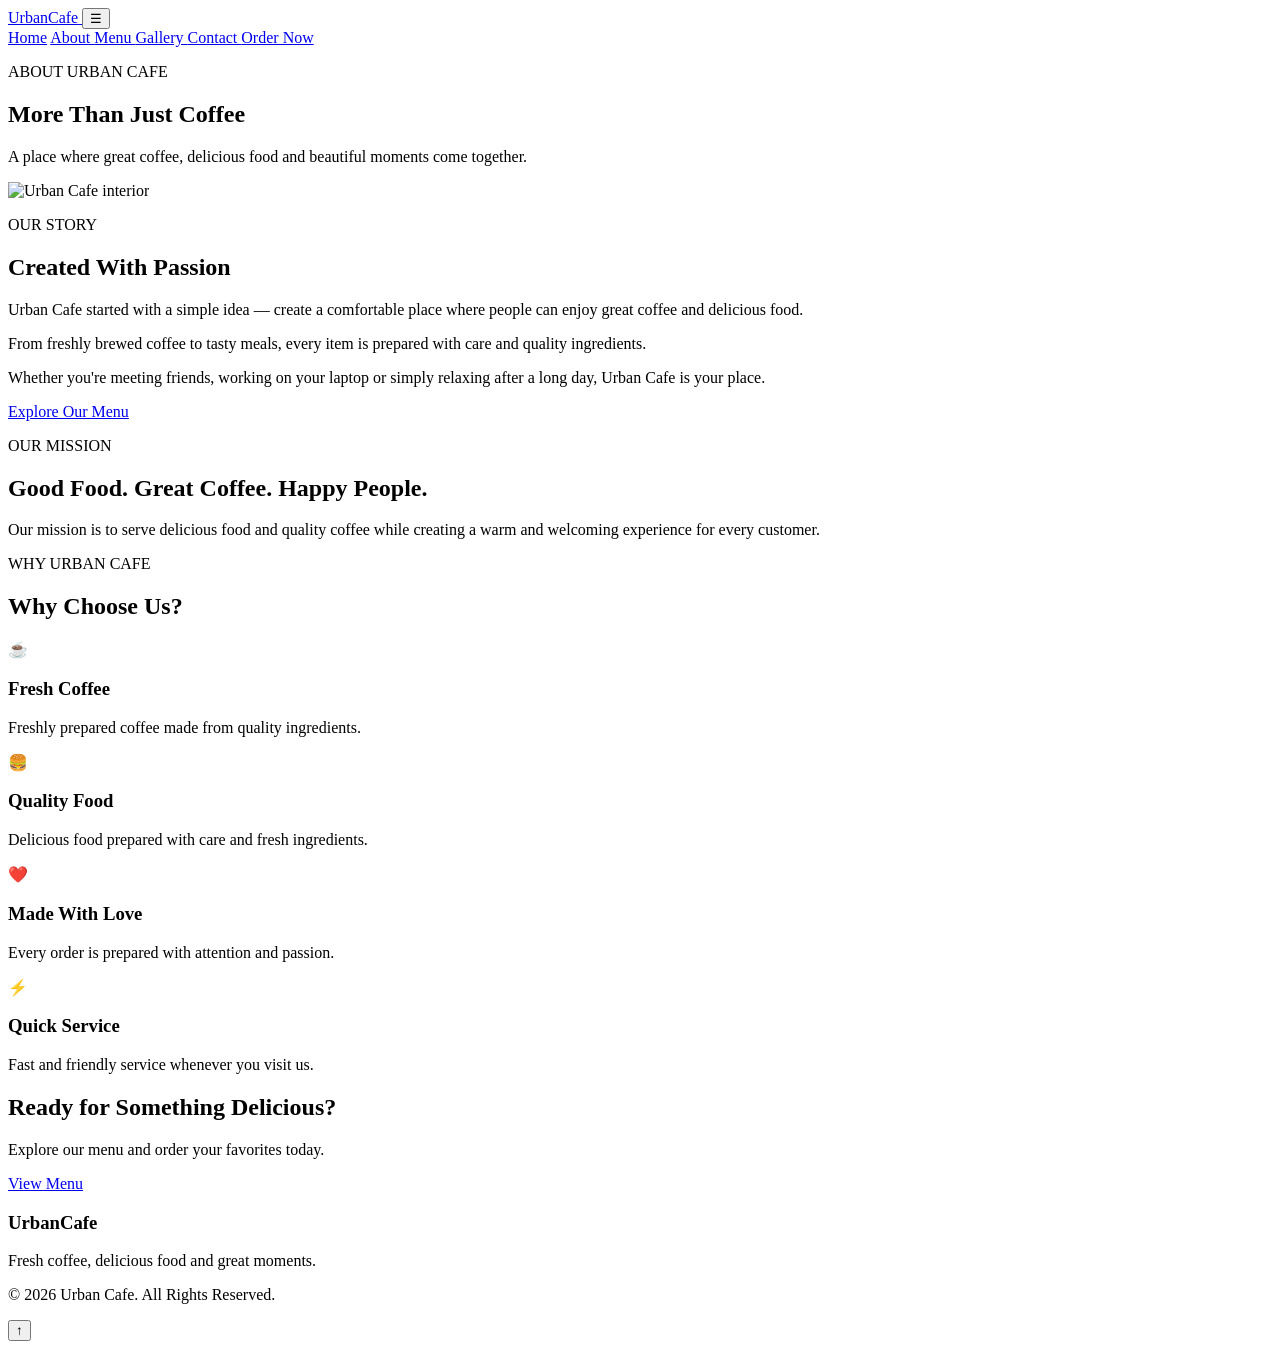
==== about.html @ 661bd41a "Initial Urban Cafe website" ====
<!DOCTYPE html>
<html lang="en">

<head>
    <meta charset="UTF-8">
    <meta name="viewport" content="width=device-width, initial-scale=1.0">

    <title>About Us | Urban Cafe</title>

    <meta name="description"
        content="Learn more about Urban Cafe, our story, our passion for fresh coffee and delicious food.">

    <link rel="stylesheet" href="css/style.css">
</head>

<body>

    <!-- HEADER -->

    <header class="header">

        <div class="container navbar">

            <a href="index.html" class="logo">
                Urban<span>Cafe</span>
            </a>

            <button class="menu-toggle" id="menu-toggle">
    ☰
            </button>

            <nav>

                <a href="index.html">Home</a>

                <a href="about.html" class="active-nav">
                    About
                </a>

                <a href="menu.html">
                    Menu
                </a>

                <a href="gallery.html">
                    Gallery
                </a>

                <a href="contact.html">
                    Contact
                </a>

                <a href="order.html">
                    Order Now
                </a>

            </nav>

        </div>

    </header>


    <!-- ABOUT HERO -->

    <section class="about-hero">

        <div class="container">

            <p class="section-tag">
                ABOUT URBAN CAFE
            </p>

            <h1>
                More Than Just Coffee
            </h1>

            <p>
                A place where great coffee, delicious food
                and beautiful moments come together.
            </p>

        </div>

    </section>


    <!-- OUR STORY -->

    <section class="about-story reveal">

        <div class="container about-story-grid">

            <div class="about-image">

                <img
                    src="images/about-cafe.jpg"
                    alt="Urban Cafe interior">

            </div>


            <div class="about-content">

                <p class="section-tag">
                    OUR STORY
                </p>

                <h2>
                    Created With Passion
                </h2>

                <p>
                    Urban Cafe started with a simple idea —
                    create a comfortable place where people
                    can enjoy great coffee and delicious food.
                </p>

                <p>
                    From freshly brewed coffee to tasty meals,
                    every item is prepared with care and quality
                    ingredients.
                </p>

                <p>
                    Whether you're meeting friends, working on
                    your laptop or simply relaxing after a long
                    day, Urban Cafe is your place.
                </p>

                <a href="menu.html" class="btn primary-btn">
                    Explore Our Menu
                </a>

            </div>

        </div>

    </section>


    <!-- MISSION -->

    <section class="mission-section">

        <div class="container mission-box">

            <p class="section-tag">
                OUR MISSION
            </p>

            <h2>
                Good Food. Great Coffee. Happy People.
            </h2>

            <p>
                Our mission is to serve delicious food and
                quality coffee while creating a warm and
                welcoming experience for every customer.
            </p>

        </div>

    </section>


    <!-- WHY CHOOSE US -->

    <section class="why-section">

        <div class="container">

            <div class="section-heading">

                <p class="section-tag">
                    WHY URBAN CAFE
                </p>

                <h2>
                    Why Choose Us?
                </h2>

            </div>


            <div class="features-grid">

                <div class="feature-card">

                    <div class="feature-icon">
                        ☕
                    </div>

                    <h3>
                        Fresh Coffee
                    </h3>

                    <p>
                        Freshly prepared coffee made
                        from quality ingredients.
                    </p>

                </div>


                <div class="feature-card reveal">

                    <div class="feature-icon">
                        🍔
                    </div>

                    <h3>
                        Quality Food
                    </h3>

                    <p>
                        Delicious food prepared with
                        care and fresh ingredients.
                    </p>

                </div>


                <div class="feature-card reveal">

                    <div class="feature-icon">
                        ❤️
                    </div>

                    <h3>
                        Made With Love
                    </h3>

                    <p>
                        Every order is prepared with
                        attention and passion.
                    </p>

                </div>


                <div class="feature-card">

                    <div class="feature-icon">
                        ⚡
                    </div>

                    <h3>
                        Quick Service
                    </h3>

                    <p>
                        Fast and friendly service
                        whenever you visit us.
                    </p>

                </div>

            </div>

        </div>

    </section>


    <!-- CTA -->

    <section class="cta-section">

        <div class="container">

            <h2>
                Ready for Something Delicious?
            </h2>

            <p>
                Explore our menu and order your favorites today.
            </p>

            <a href="menu.html" class="btn primary-btn">
                View Menu
            </a>

        </div>

    </section>


    <!-- FOOTER -->

    <footer class="footer">

        <div class="container">

            <h3>
                UrbanCafe
            </h3>

            <p>
                Fresh coffee, delicious food and great moments.
            </p>

            <p>
                © 2026 Urban Cafe. All Rights Reserved.
            </p>

        </div>

    </footer>

    <button id="back-to-top" aria-label="Back to top">
    ↑
</button>

<script src="js/main.js"></script>



</body>

</html>
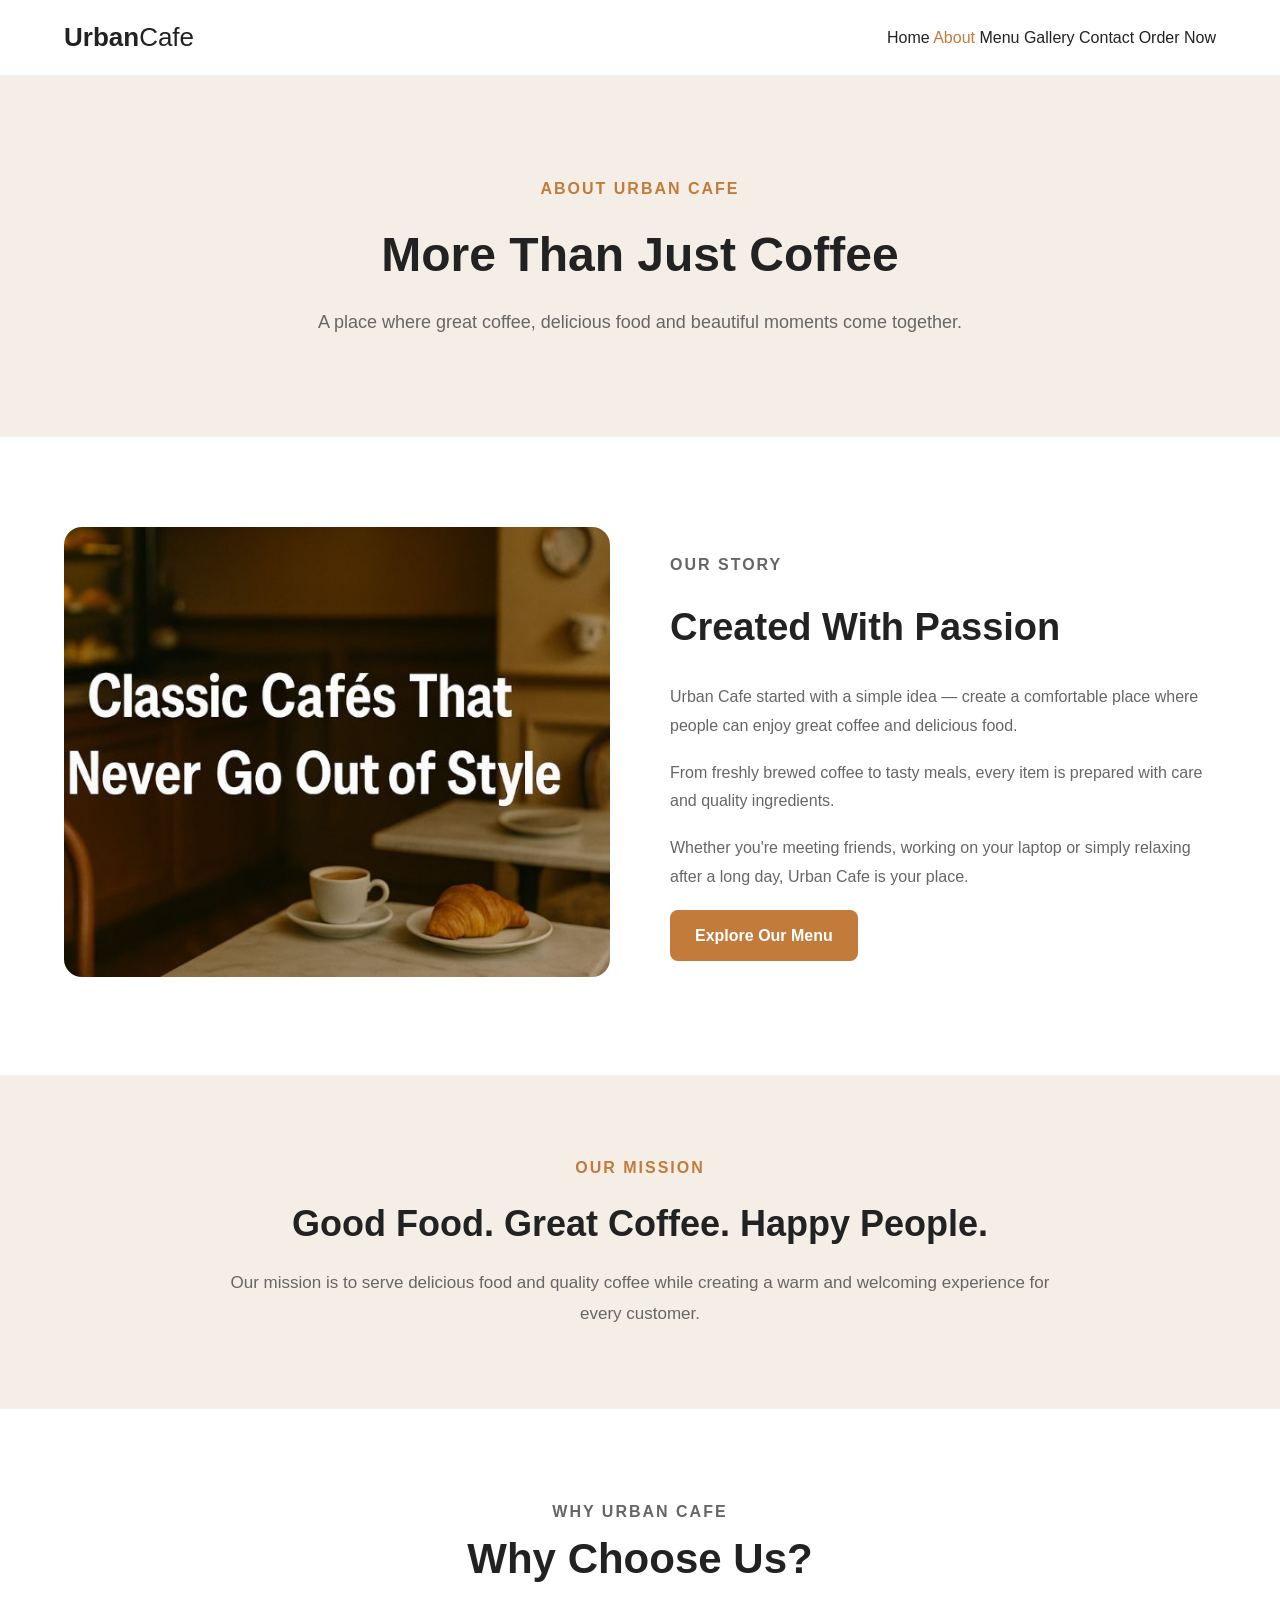
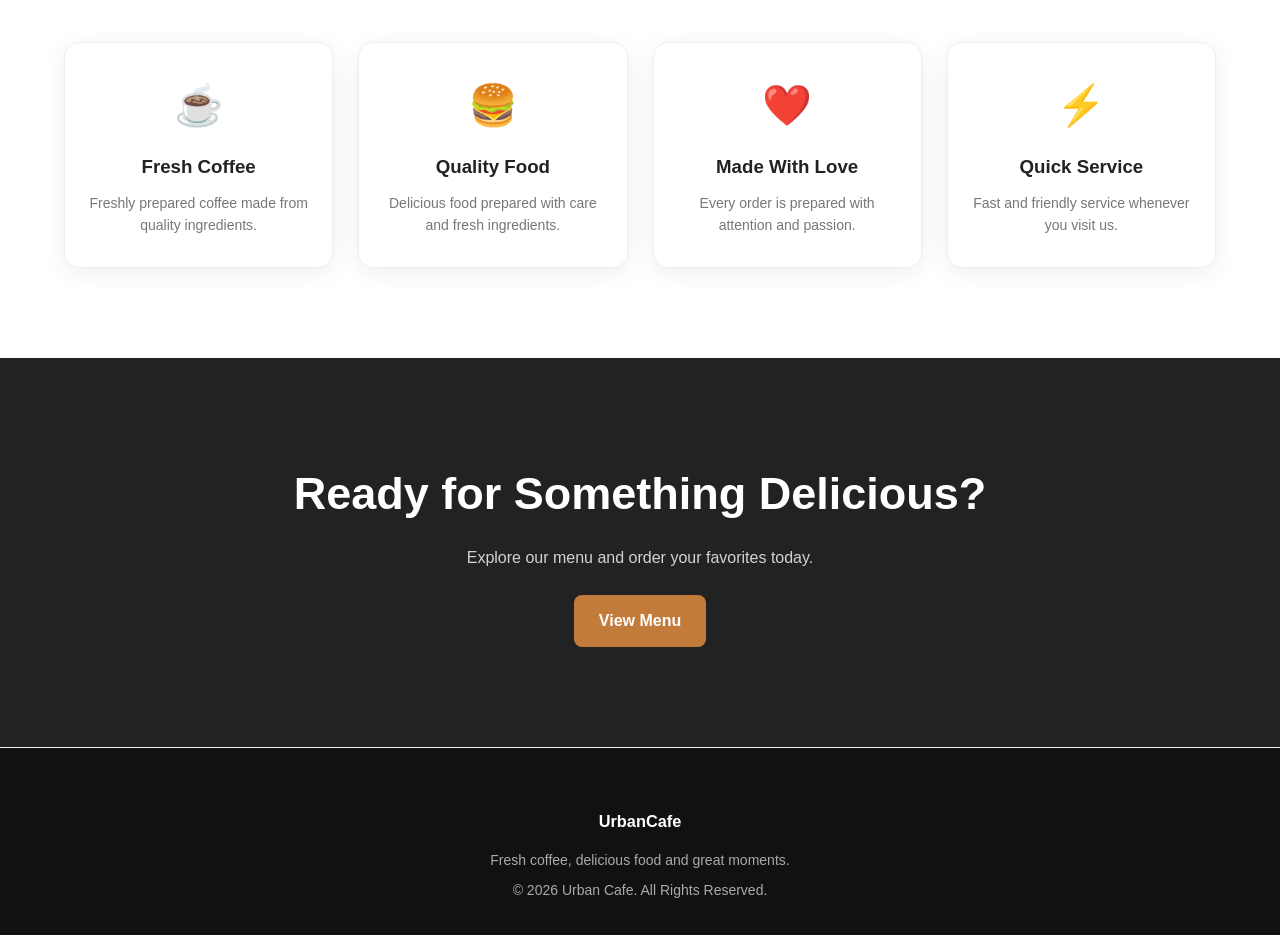
==== commit 36664a69: "Fix CSS and image paths" ====
--- a/about.html
+++ b/about.html
@@ -10,7 +10,7 @@
     <meta name="description"
         content="Learn more about Urban Cafe, our story, our passion for fresh coffee and delicious food.">
 
-    <link rel="stylesheet" href="css/style.css">
+    <link rel="stylesheet" href="CSS/style.css">
 </head>
 
 <body>
@@ -93,7 +93,7 @@
             <div class="about-image">
 
                 <img
-                    src="images/about-cafe.jpg"
+                    src="Images/about-cafe.jpg"
                     alt="Urban Cafe interior">
 
             </div>
--- a/CSS/style.css
+++ b/CSS/style.css
@@ -0,0 +1,1897 @@
+/* =========================
+   RESET
+========================= */
+
+* {
+    margin: 0;
+    padding: 0;
+    box-sizing: border-box;
+}
+
+html {
+    scroll-behavior: smooth;
+}
+
+body {
+    font-family: Arial, sans-serif;
+    background: #fff;
+    color: #222;
+    line-height: 1.6;
+}
+
+a {
+    text-decoration: none;
+    color: inherit;
+}
+
+
+/* =========================
+   CONTAINER
+========================= */
+
+.container {
+    width: 90%;
+    max-width: 1200px;
+    margin: auto;
+}
+
+
+/* =========================
+   HEADER
+========================= */
+
+.header {
+    width: 100%;
+    background: #ffffff;
+    border-bottom: 1px solid #eeeeee;
+}
+
+.navbar {
+    min-height: 75px;
+
+    display: flex;
+    align-items: center;
+    justify-content: space-between;
+    gap: 30px;
+}
+
+
+/* LOGO */
+
+.logo {
+    font-size: 26px;
+    font-weight: 700;
+}
+
+.logo span {
+    font-weight: 400;
+}
+
+
+/* NAVIGATION */
+
+.nav {
+    display: flex;
+    gap: 25px;
+}
+
+.nav a {
+    font-size: 15px;
+    transition: 0.3s;
+}
+
+.nav a:hover {
+    opacity: 0.6;
+}
+
+
+/* ORDER BUTTON */
+
+.order-btn {
+    padding: 10px 20px;
+    border: 1px solid #222;
+    border-radius: 5px;
+
+    font-size: 14px;
+    font-weight: 600;
+
+    transition: 0.3s;
+}
+
+.order-btn:hover {
+    background: #222;
+    color: #fff;
+}
+
+
+/* =========================
+   HERO
+========================= */
+
+.hero {
+    min-height: 650px;
+
+    display: flex;
+    align-items: center;
+
+    background:
+        linear-gradient(
+            rgba(0, 0, 0, 0.45),
+            rgba(0, 0, 0, 0.45)
+        ),
+        url("../images/hero.jpg");
+
+    background-size: cover;
+    background-position: center;
+}
+
+.hero-content {
+    color: #fff;
+}
+
+.hero-text {
+    max-width: 650px;
+}
+
+.subtitle {
+    font-size: 14px;
+    letter-spacing: 3px;
+    margin-bottom: 15px;
+}
+
+.hero h1 {
+    font-size: 60px;
+    line-height: 1.1;
+    margin-bottom: 20px;
+}
+
+.hero p {
+    font-size: 18px;
+    max-width: 550px;
+}
+
+
+/* HERO BUTTONS */
+
+.hero-buttons {
+    margin-top: 30px;
+
+    display: flex;
+    gap: 15px;
+}
+
+.primary-btn,
+.secondary-btn {
+    display: inline-block;
+
+    padding: 13px 25px;
+
+    border-radius: 5px;
+
+    font-weight: 600;
+
+    transition: 0.3s;
+}
+
+.primary-btn {
+    background: #fff;
+    color: #222;
+}
+
+.secondary-btn {
+    border: 1px solid #fff;
+    color: #fff;
+}
+
+.primary-btn:hover {
+    opacity: 0.8;
+}
+
+.secondary-btn:hover {
+    background: #fff;
+    color: #222;
+}
+
+
+/* =========================
+   FOOTER
+========================= */
+
+.footer {
+    padding: 25px 0;
+
+    text-align: center;
+
+    border-top: 1px solid #eeeeee;
+
+    font-size: 14px;
+}
+
+
+/* =========================
+   MOBILE
+========================= */
+
+@media (max-width: 768px) {
+
+    .navbar {
+        flex-wrap: wrap;
+        padding: 15px 0;
+    }
+
+    .nav {
+        order: 3;
+        width: 100%;
+
+        justify-content: center;
+
+        gap: 15px;
+
+        flex-wrap: wrap;
+    }
+
+    .hero {
+        min-height: 550px;
+    }
+
+    .hero h1 {
+        font-size: 42px;
+    }
+
+    .hero p {
+        font-size: 16px;
+    }
+
+    .hero-buttons {
+        flex-direction: column;
+        align-items: flex-start;
+    }
+
+}
+
+/* =========================
+   GENERAL SECTIONS
+========================= */
+
+.section {
+    padding: 90px 0;
+}
+
+.section-heading {
+    text-align: center;
+    max-width: 650px;
+    margin: 0 auto 50px;
+}
+
+.section-subtitle {
+    font-size: 13px;
+    letter-spacing: 3px;
+    font-weight: 700;
+    margin-bottom: 10px;
+}
+
+.section-heading h2 {
+    font-size: 42px;
+    margin-bottom: 15px;
+}
+
+.section-heading p {
+    color: #666;
+}
+
+
+/* =========================
+   PRODUCTS
+========================= */
+
+.product-grid {
+    display: grid;
+
+    grid-template-columns: repeat(3, 1fr);
+
+    gap: 30px;
+}
+
+.product-card {
+    background: #fff;
+
+    border: 1px solid #eee;
+
+    border-radius: 10px;
+
+    overflow: hidden;
+
+    transition: 0.3s;
+}
+
+.product-card:hover {
+    transform: translateY(-5px);
+
+    box-shadow: 0 15px 35px rgba(0, 0, 0, 0.08);
+}
+
+.product-image {
+    height: 230px;
+
+    overflow: hidden;
+}
+
+.product-image img {
+    width: 100%;
+    height: 100%;
+
+    object-fit: cover;
+
+    transition: 0.4s;
+}
+
+.product-card:hover img {
+    transform: scale(1.05);
+}
+
+.product-content {
+    padding: 25px;
+}
+
+.product-content h3 {
+    margin-bottom: 10px;
+    font-size: 21px;
+}
+
+.product-content p {
+    color: #666;
+    font-size: 14px;
+}
+
+.product-bottom {
+    display: flex;
+
+    justify-content: space-between;
+
+    align-items: center;
+
+    margin-top: 20px;
+}
+
+.product-bottom strong {
+    font-size: 20px;
+}
+
+.product-bottom a {
+    font-weight: 600;
+}
+
+
+/* =========================
+   BUTTON
+========================= */
+
+.center-button {
+    text-align: center;
+
+    margin-top: 45px;
+}
+
+.primary-dark-btn {
+    display: inline-block;
+
+    background: #222;
+
+    color: #fff;
+
+    padding: 13px 25px;
+
+    border-radius: 5px;
+
+    font-weight: 600;
+
+    transition: 0.3s;
+}
+
+.primary-dark-btn:hover {
+    opacity: 0.8;
+}
+
+
+/* =========================
+   ABOUT
+========================= */
+
+.about-section {
+    padding: 90px 0;
+
+    background: #f7f7f7;
+}
+
+.about-grid {
+    display: grid;
+
+    grid-template-columns: 1fr 1fr;
+
+    gap: 60px;
+
+    align-items: center;
+}
+
+.about-image img {
+    width: 100%;
+
+    height: 500px;
+
+    object-fit: cover;
+
+    border-radius: 10px;
+}
+
+.about-content h2 {
+    font-size: 42px;
+
+    margin-bottom: 20px;
+}
+
+.about-content p {
+    color: #666;
+
+    margin-bottom: 20px;
+}
+
+
+/* =========================
+   FEATURES
+========================= */
+
+.features-grid {
+    display: grid;
+
+    grid-template-columns: repeat(4, 1fr);
+
+    gap: 25px;
+}
+
+.feature-card {
+    text-align: center;
+
+    padding: 35px 20px;
+
+    border: 1px solid #eee;
+
+    border-radius: 10px;
+
+    transition: 0.3s;
+}
+
+.feature-card:hover {
+    transform: translateY(-5px);
+
+    box-shadow: 0 10px 30px rgba(0, 0, 0, 0.06);
+}
+
+.feature-icon {
+    font-size: 35px;
+
+    margin-bottom: 15px;
+}
+
+.feature-card h3 {
+    margin-bottom: 10px;
+}
+
+.feature-card p {
+    color: #666;
+
+    font-size: 14px;
+}
+
+
+/* =========================
+   TESTIMONIALS
+========================= */
+
+.testimonial-section {
+    padding: 90px 0;
+
+    background: #f7f7f7;
+}
+
+.testimonial-grid {
+    display: grid;
+
+    grid-template-columns: repeat(3, 1fr);
+
+    gap: 30px;
+}
+
+.testimonial-card {
+    background: #fff;
+
+    padding: 30px;
+
+    border-radius: 10px;
+
+    border: 1px solid #eee;
+}
+
+.stars {
+    margin-bottom: 15px;
+
+    letter-spacing: 3px;
+}
+
+.testimonial-card p {
+    color: #555;
+
+    font-style: italic;
+
+    margin-bottom: 20px;
+}
+
+.testimonial-card h4 {
+    font-size: 15px;
+}
+
+
+/* =========================
+   CTA
+========================= */
+
+.cta-section {
+    padding: 100px 20px;
+
+    text-align: center;
+
+    background: #222;
+
+    color: #fff;
+}
+
+.cta-content {
+    max-width: 700px;
+}
+
+.cta-section h2 {
+    font-size: 45px;
+
+    margin-bottom: 15px;
+}
+
+.cta-section p {
+    margin-bottom: 25px;
+
+    opacity: 0.8;
+}
+
+
+/* =========================
+   FOOTER
+========================= */
+
+.footer {
+    padding-top: 60px;
+
+    background: #111;
+
+    color: #fff;
+}
+
+.footer-grid {
+    display: grid;
+
+    grid-template-columns: 2fr 1fr 1fr;
+
+    gap: 50px;
+
+    padding-bottom: 50px;
+}
+
+.footer .logo {
+    display: inline-block;
+
+    margin-bottom: 15px;
+}
+
+.footer p {
+    color: #aaa;
+
+    margin-bottom: 8px;
+
+    font-size: 14px;
+}
+
+.footer h3 {
+    margin-bottom: 15px;
+}
+
+.footer-grid > div > a:not(.logo) {
+    display: block;
+
+    color: #aaa;
+
+    margin-bottom: 8px;
+
+    font-size: 14px;
+}
+
+.footer-bottom {
+    padding: 20px;
+
+    text-align: center;
+
+    border-top: 1px solid #333;
+}
+
+
+/* =========================
+   RESPONSIVE
+========================= */
+
+@media (max-width: 900px) {
+
+    .product-grid {
+        grid-template-columns: repeat(2, 1fr);
+    }
+
+    .features-grid {
+        grid-template-columns: repeat(2, 1fr);
+    }
+
+    .about-grid {
+        grid-template-columns: 1fr;
+    }
+
+    .testimonial-grid {
+        grid-template-columns: 1fr;
+    }
+
+    .footer-grid {
+        grid-template-columns: 1fr 1fr;
+    }
+
+}
+
+
+@media (max-width: 600px) {
+
+    .section {
+        padding: 65px 0;
+    }
+
+    .section-heading h2 {
+        font-size: 32px;
+    }
+
+    .product-grid {
+        grid-template-columns: 1fr;
+    }
+
+    .features-grid {
+        grid-template-columns: 1fr;
+    }
+
+    .about-image img {
+        height: 350px;
+    }
+
+    .about-content h2 {
+        font-size: 32px;
+    }
+
+    .cta-section h2 {
+        font-size: 32px;
+    }
+
+    .footer-grid {
+        grid-template-columns: 1fr;
+    }
+
+}
+
+/* =========================
+   MENU PAGE
+========================= */
+
+.menu-section {
+    padding: 90px 0;
+    background: #fafafa;
+}
+
+
+/* CATEGORY BUTTONS */
+
+.category-buttons {
+    display: flex;
+
+    justify-content: center;
+
+    flex-wrap: wrap;
+
+    gap: 12px;
+
+    margin-bottom: 50px;
+}
+
+.category-btn {
+    padding: 11px 22px;
+
+    border: 1px solid #ddd;
+
+    background: #fff;
+
+    border-radius: 5px;
+
+    cursor: pointer;
+
+    font-size: 14px;
+
+    transition: 0.3s;
+}
+
+.category-btn:hover,
+.category-btn.active {
+    background: #222;
+
+    color: #fff;
+
+    border-color: #222;
+}
+
+
+/* MENU GRID */
+
+.menu-grid {
+    display: grid;
+
+    grid-template-columns:
+        repeat(4, 1fr);
+
+    gap: 25px;
+}
+
+
+/* MENU CARD */
+
+.menu-card {
+    background: #fff;
+
+    border: 1px solid #eee;
+
+    border-radius: 10px;
+
+    overflow: hidden;
+
+    transition: 0.3s;
+}
+
+.menu-card:hover {
+    transform: translateY(-5px);
+
+    box-shadow:
+        0 15px 35px
+        rgba(0, 0, 0, 0.08);
+}
+
+.menu-card img {
+    width: 100%;
+
+    height: 220px;
+
+    object-fit: cover;
+}
+
+.menu-card-content {
+    padding: 20px;
+}
+
+.menu-card-content h3 {
+    margin-bottom: 8px;
+}
+
+.menu-card-content p {
+    color: #666;
+
+    font-size: 14px;
+
+    min-height: 45px;
+}
+
+
+/* PRICE */
+
+.menu-price {
+    display: flex;
+
+    align-items: center;
+
+    justify-content: space-between;
+
+    margin-top: 20px;
+}
+
+.menu-price strong {
+    font-size: 19px;
+}
+
+
+/* ADD CART */
+
+.add-cart {
+    border: none;
+
+    background: #222;
+
+    color: #fff;
+
+    padding: 9px 15px;
+
+    border-radius: 5px;
+
+    cursor: pointer;
+
+    transition: 0.3s;
+}
+
+.add-cart:hover {
+    opacity: 0.75;
+}
+
+
+/* =========================
+   CART
+========================= */
+
+.cart-summary {
+    max-width: 700px;
+
+    margin: 70px auto 0;
+
+    padding: 30px;
+
+    background: #fff;
+
+    border: 1px solid #eee;
+
+    border-radius: 10px;
+}
+
+.cart-summary h2 {
+    margin-bottom: 25px;
+}
+
+#cart-items {
+    border-top: 1px solid #eee;
+
+    border-bottom: 1px solid #eee;
+
+    padding: 15px 0;
+
+    margin-bottom: 20px;
+}
+
+.cart-item {
+    display: flex;
+
+    align-items: center;
+
+    justify-content: space-between;
+
+    gap: 15px;
+
+    padding: 12px 0;
+
+    border-bottom: 1px solid #eee;
+}
+
+.cart-item:last-child {
+    border-bottom: none;
+}
+
+.cart-item-info {
+    flex: 1;
+}
+
+.cart-item-info h4 {
+    margin-bottom: 4px;
+}
+
+.cart-item-info p {
+    color: #666;
+
+    font-size: 13px;
+}
+
+.cart-controls {
+    display: flex;
+
+    align-items: center;
+
+    gap: 8px;
+}
+
+.cart-controls button {
+    width: 30px;
+
+    height: 30px;
+
+    border: 1px solid #ddd;
+
+    background: #fff;
+
+    cursor: pointer;
+
+    border-radius: 4px;
+}
+
+.remove-item {
+    color: #c00;
+
+    border: none !important;
+
+    background: transparent !important;
+}
+
+
+/* TOTAL */
+
+.cart-total {
+    display: flex;
+
+    justify-content: space-between;
+
+    font-size: 20px;
+
+    margin-bottom: 20px;
+}
+
+
+/* CART BUTTONS */
+
+.clear-cart-btn,
+.checkout-btn {
+    display: inline-block;
+
+    padding: 11px 20px;
+
+    border-radius: 5px;
+
+    cursor: pointer;
+
+    font-weight: 600;
+}
+
+.clear-cart-btn {
+    border: 1px solid #ddd;
+
+    background: #fff;
+}
+
+.checkout-btn {
+    background: #222;
+
+    color: #fff;
+
+    margin-left: 10px;
+}
+
+
+/* CART COUNT */
+
+#cart-count {
+    display: inline-flex;
+
+    justify-content: center;
+
+    align-items: center;
+
+    min-width: 20px;
+
+    height: 20px;
+
+    padding: 0 5px;
+
+    margin-left: 4px;
+
+    background: #222;
+
+    color: #fff;
+
+    border-radius: 50%;
+
+    font-size: 11px;
+}
+
+
+/* MOBILE */
+
+@media (max-width: 1000px) {
+
+    .menu-grid {
+        grid-template-columns:
+            repeat(2, 1fr);
+    }
+
+}
+
+
+@media (max-width: 600px) {
+
+    .menu-grid {
+        grid-template-columns: 1fr;
+    }
+
+    .cart-summary {
+        padding: 20px;
+    }
+
+    .cart-item {
+        flex-wrap: wrap;
+    }
+
+    .checkout-btn {
+        margin-left: 0;
+
+        margin-top: 10px;
+    }
+
+}
+
+/* =========================
+   ORDER PAGE
+========================= */
+
+.order-section {
+    padding: 80px 0;
+    background: #fafafa;
+    min-height: 70vh;
+}
+
+.section-heading {
+    text-align: center;
+    margin-bottom: 50px;
+}
+
+.section-heading h1 {
+    font-size: 42px;
+    margin: 10px 0;
+}
+
+.section-tag {
+    color: #c27b3a;
+    font-weight: 700;
+    letter-spacing: 2px;
+}
+
+.order-layout {
+    display: grid;
+    grid-template-columns: 1fr 1fr;
+    gap: 30px;
+}
+
+.order-form-box,
+.order-summary {
+    background: white;
+    padding: 30px;
+    border-radius: 15px;
+    box-shadow: 0 5px 25px rgba(0,0,0,0.08);
+}
+
+.order-form-box h2,
+.order-summary h2 {
+    margin-bottom: 25px;
+}
+
+.form-group {
+    margin-bottom: 20px;
+}
+
+.form-group label {
+    display: block;
+    margin-bottom: 8px;
+    font-weight: 600;
+}
+
+.form-group input,
+.form-group textarea,
+.form-group select {
+    width: 100%;
+    padding: 13px;
+    border: 1px solid #ddd;
+    border-radius: 8px;
+    font-size: 15px;
+    outline: none;
+}
+
+.form-group input:focus,
+.form-group textarea:focus,
+.form-group select:focus {
+    border-color: #c27b3a;
+}
+
+.order-item {
+    display: flex;
+    justify-content: space-between;
+    align-items: center;
+    padding: 15px 0;
+    border-bottom: 1px solid #eee;
+}
+
+.order-item p {
+    margin-top: 5px;
+    color: #777;
+    font-size: 14px;
+}
+
+.order-total {
+    display: flex;
+    justify-content: space-between;
+    font-size: 20px;
+    margin: 25px 0;
+    padding-top: 20px;
+    border-top: 2px solid #eee;
+}
+
+.empty-order {
+    text-align: center;
+    padding: 30px;
+    color: #777;
+}
+
+.active-nav {
+    color: #c27b3a !important;
+}
+
+
+/* Mobile */
+
+@media (max-width: 768px) {
+
+    .order-layout {
+        grid-template-columns: 1fr;
+    }
+
+    .section-heading h1 {
+        font-size: 32px;
+    }
+
+    .order-form-box,
+    .order-summary {
+        padding: 20px;
+    }
+
+}
+
+/* =========================
+   ABOUT PAGE
+========================= */
+
+.about-hero {
+    padding: 100px 20px;
+    text-align: center;
+    background: #f5eee7;
+}
+
+.about-hero h1 {
+    font-size: 48px;
+    margin: 15px 0;
+}
+
+.about-hero p:not(.section-tag) {
+    max-width: 650px;
+    margin: auto;
+    font-size: 18px;
+    color: #666;
+}
+
+
+/* OUR STORY */
+
+.about-story {
+    padding: 90px 0;
+}
+
+.about-story-grid {
+    display: grid;
+    grid-template-columns: 1fr 1fr;
+    gap: 60px;
+    align-items: center;
+}
+
+.about-image img {
+    width: 100%;
+    height: 450px;
+    object-fit: cover;
+    border-radius: 18px;
+}
+
+.about-content h2 {
+    font-size: 38px;
+    margin: 10px 0 25px;
+}
+
+.about-content p {
+    color: #666;
+    line-height: 1.8;
+    margin-bottom: 18px;
+}
+
+
+/* MISSION */
+
+.mission-section {
+    padding: 80px 20px;
+    background: #f5eee7;
+}
+
+.mission-box {
+    max-width: 850px;
+    text-align: center;
+}
+
+.mission-box h2 {
+    font-size: 36px;
+    margin: 15px 0;
+}
+
+.mission-box p:last-child {
+    color: #666;
+    line-height: 1.8;
+    font-size: 17px;
+}
+
+
+/* WHY CHOOSE US */
+
+.why-section {
+    padding: 90px 0;
+}
+
+.features-grid {
+    display: grid;
+    grid-template-columns: repeat(4, 1fr);
+    gap: 25px;
+}
+
+.feature-card {
+    padding: 30px 20px;
+    background: #fff;
+    text-align: center;
+    border-radius: 15px;
+    box-shadow: 0 5px 25px rgba(0, 0, 0, 0.07);
+    transition: 0.3s;
+}
+
+.feature-card:hover {
+    transform: translateY(-8px);
+}
+
+.feature-icon {
+    font-size: 40px;
+    margin-bottom: 15px;
+}
+
+.feature-card h3 {
+    margin-bottom: 10px;
+}
+
+.feature-card p {
+    color: #777;
+    line-height: 1.6;
+}
+
+
+/* MOBILE */
+
+@media (max-width: 900px) {
+
+    .about-story-grid {
+        grid-template-columns: 1fr;
+        gap: 35px;
+    }
+
+    .features-grid {
+        grid-template-columns: repeat(2, 1fr);
+    }
+
+    .about-hero h1 {
+        font-size: 38px;
+    }
+
+}
+
+
+@media (max-width: 600px) {
+
+    .features-grid {
+        grid-template-columns: 1fr;
+    }
+
+    .about-image img {
+        height: 300px;
+    }
+
+    .about-content h2 {
+        font-size: 30px;
+    }
+
+    .mission-box h2 {
+        font-size: 28px;
+    }
+
+}
+
+/* =========================
+   GALLERY PAGE
+========================= */
+
+.gallery-hero {
+    padding: 100px 20px;
+    text-align: center;
+    background: #f5eee7;
+}
+
+.gallery-hero h1 {
+    font-size: 48px;
+    margin: 15px 0;
+}
+
+.gallery-hero p:not(.section-tag) {
+    color: #666;
+    font-size: 18px;
+}
+
+
+/* GALLERY SECTION */
+
+.gallery-section {
+    padding: 80px 0;
+}
+
+
+/* FILTER BUTTONS */
+
+.gallery-filters {
+    display: flex;
+    justify-content: center;
+    gap: 12px;
+    margin-bottom: 40px;
+    flex-wrap: wrap;
+}
+
+.gallery-filter {
+    border: none;
+    padding: 11px 22px;
+    border-radius: 30px;
+    background: #eee;
+    cursor: pointer;
+    font-size: 15px;
+    transition: 0.3s;
+}
+
+.gallery-filter:hover {
+    transform: translateY(-2px);
+}
+
+.gallery-filter.active {
+    background: #c27b3a;
+    color: white;
+}
+
+
+/* IMAGE GRID */
+
+.gallery-grid {
+    display: grid;
+    grid-template-columns: repeat(3, 1fr);
+    gap: 20px;
+}
+
+.gallery-item {
+    position: relative;
+    height: 300px;
+    overflow: hidden;
+    border-radius: 15px;
+    cursor: pointer;
+}
+
+.gallery-item img {
+    width: 100%;
+    height: 100%;
+    object-fit: cover;
+    transition: transform 0.5s ease;
+}
+
+.gallery-item:hover img {
+    transform: scale(1.08);
+}
+
+
+/* OVERLAY */
+
+.gallery-overlay {
+    position: absolute;
+    left: 0;
+    right: 0;
+    bottom: 0;
+
+    padding: 25px 20px;
+
+    background: linear-gradient(
+        transparent,
+        rgba(0, 0, 0, 0.8)
+    );
+
+    color: white;
+
+    transform: translateY(10px);
+    opacity: 0;
+
+    transition: 0.3s;
+}
+
+.gallery-item:hover .gallery-overlay {
+    transform: translateY(0);
+    opacity: 1;
+}
+
+.gallery-overlay h3 {
+    margin-bottom: 5px;
+}
+
+.gallery-overlay p {
+    font-size: 14px;
+}
+
+
+/* RESPONSIVE */
+
+@media (max-width: 900px) {
+
+    .gallery-grid {
+        grid-template-columns: repeat(2, 1fr);
+    }
+
+    .gallery-hero h1 {
+        font-size: 38px;
+    }
+
+}
+
+
+@media (max-width: 600px) {
+
+    .gallery-grid {
+        grid-template-columns: 1fr;
+    }
+
+    .gallery-item {
+        height: 280px;
+    }
+
+    .gallery-hero {
+        padding: 70px 20px;
+    }
+
+}
+
+/* =========================
+   CONTACT PAGE
+========================= */
+
+.contact-hero {
+    padding: 100px 20px;
+    text-align: center;
+    background: #f5eee7;
+}
+
+.contact-hero h1 {
+    font-size: 48px;
+    margin: 15px 0;
+}
+
+.contact-hero p:not(.section-tag) {
+    color: #666;
+    font-size: 18px;
+}
+
+
+/* CONTACT SECTION */
+
+.contact-section {
+    padding: 90px 0;
+}
+
+.contact-grid {
+    display: grid;
+    grid-template-columns: 1fr 1fr;
+    gap: 60px;
+    align-items: start;
+}
+
+.contact-info h2 {
+    font-size: 38px;
+    margin: 10px 0 20px;
+}
+
+.contact-intro {
+    color: #666;
+    line-height: 1.8;
+    margin-bottom: 30px;
+    max-width: 500px;
+}
+
+
+/* CONTACT DETAILS */
+
+.contact-detail {
+    display: flex;
+    gap: 18px;
+    margin-bottom: 25px;
+    align-items: flex-start;
+}
+
+.contact-icon {
+    width: 50px;
+    height: 50px;
+    min-width: 50px;
+
+    display: flex;
+    align-items: center;
+    justify-content: center;
+
+    background: #f5eee7;
+    border-radius: 50%;
+
+    font-size: 22px;
+}
+
+.contact-detail h3 {
+    margin-bottom: 5px;
+}
+
+.contact-detail p {
+    color: #666;
+    margin: 3px 0;
+}
+
+
+/* CONTACT FORM */
+
+.contact-form-box {
+    background: white;
+    padding: 35px;
+
+    border-radius: 15px;
+
+    box-shadow:
+        0 5px 30px rgba(0, 0, 0, 0.08);
+}
+
+.contact-form-box h2 {
+    margin-bottom: 25px;
+    font-size: 28px;
+}
+
+.contact-form-box .form-group {
+    margin-bottom: 20px;
+}
+
+.contact-form-box label {
+    display: block;
+    margin-bottom: 8px;
+    font-weight: 600;
+}
+
+.contact-form-box input,
+.contact-form-box textarea {
+    width: 100%;
+
+    padding: 13px;
+
+    border: 1px solid #ddd;
+
+    border-radius: 8px;
+
+    font-family: inherit;
+    font-size: 15px;
+
+    outline: none;
+}
+
+.contact-form-box input:focus,
+.contact-form-box textarea:focus {
+    border-color: #c27b3a;
+}
+
+
+/* MAP */
+
+.map-section {
+    padding: 0 0 90px;
+}
+
+.map-container {
+    overflow: hidden;
+    border-radius: 15px;
+
+    box-shadow:
+        0 5px 25px rgba(0, 0, 0, 0.08);
+}
+
+.map-container iframe {
+    display: block;
+}
+
+
+/* MOBILE */
+
+@media (max-width: 900px) {
+
+    .contact-grid {
+        grid-template-columns: 1fr;
+        gap: 40px;
+    }
+
+    .contact-hero h1 {
+        font-size: 38px;
+    }
+
+}
+
+
+@media (max-width: 600px) {
+
+    .contact-hero {
+        padding: 70px 20px;
+    }
+
+    .contact-form-box {
+        padding: 25px 20px;
+    }
+
+    .contact-info h2 {
+        font-size: 30px;
+    }
+
+}
+
+
+/* =========================
+   MOBILE NAVIGATION
+========================= */
+
+.menu-toggle {
+    display: none;
+
+    background: transparent;
+    border: none;
+
+    font-size: 28px;
+    cursor: pointer;
+
+    color: #222;
+}
+
+
+/* MOBILE */
+
+@media (max-width: 768px) {
+
+    .navbar {
+        position: relative;
+    }
+
+    .menu-toggle {
+        display: block;
+    }
+
+    .navbar nav {
+        display: none;
+
+        position: absolute;
+
+        top: 100%;
+        left: 0;
+        right: 0;
+
+        background: white;
+
+        flex-direction: column;
+
+        padding: 20px;
+
+        box-shadow:
+            0 10px 25px rgba(0, 0, 0, 0.08);
+
+        z-index: 1000;
+    }
+
+    .navbar nav.show {
+        display: flex;
+    }
+
+    .navbar nav a {
+        padding: 12px 0;
+        border-bottom: 1px solid #eee;
+    }
+
+}
+
+/* =========================
+   BACK TO TOP
+========================= */
+
+#back-to-top {
+
+    position: fixed;
+
+    right: 25px;
+    bottom: 25px;
+
+    width: 45px;
+    height: 45px;
+
+    border: none;
+    border-radius: 50%;
+
+    background: #c27b3a;
+    color: white;
+
+    font-size: 22px;
+
+    cursor: pointer;
+
+    opacity: 0;
+    visibility: hidden;
+
+    transform: translateY(20px);
+
+    transition: 0.3s;
+
+    z-index: 999;
+}
+
+
+#back-to-top.show {
+
+    opacity: 1;
+    visibility: visible;
+
+    transform: translateY(0);
+
+}
+
+
+#back-to-top:hover {
+
+    transform: translateY(-5px);
+
+}
+
+
+/* =========================
+   SCROLL ANIMATION
+========================= */
+
+.reveal {
+
+    opacity: 0;
+
+    transform: translateY(30px);
+
+    transition:
+        opacity 0.7s ease,
+        transform 0.7s ease;
+
+}
+
+
+.reveal.visible {
+
+    opacity: 1;
+
+    transform: translateY(0);
+
+}
+
+html {
+    scroll-behavior: smooth;
+}
+
+/* =========================
+   BUTTON POLISH
+========================= */
+
+.btn {
+
+    display: inline-block;
+
+    padding: 13px 25px;
+
+    border-radius: 8px;
+
+    text-decoration: none;
+
+    font-weight: 600;
+
+    transition:
+        transform 0.3s ease,
+        box-shadow 0.3s ease;
+
+}
+
+
+.btn:hover {
+
+    transform: translateY(-3px);
+
+    box-shadow:
+        0 8px 20px rgba(0, 0, 0, 0.12);
+
+}
+
+
+.primary-btn {
+
+    background: #c27b3a;
+    color: white;
+
+}
+
+
+.primary-btn:hover {
+
+    background: #a9642e;
+
+}
+
+/* =========================
+   MOBILE MENU FIX
+========================= */
+
+.menu-toggle {
+    display: none;
+    border: none;
+    background: transparent;
+    font-size: 30px;
+    cursor: pointer;
+}
+
+
+@media (max-width: 768px) {
+
+    .navbar {
+        position: relative;
+    }
+
+    .menu-toggle {
+        display: block;
+    }
+
+    .navbar .nav {
+        display: none;
+
+        position: absolute;
+        top: 100%;
+        left: 0;
+
+        width: 100%;
+
+        flex-direction: column;
+
+        background: white;
+
+        padding: 20px;
+
+        box-shadow: 0 8px 20px rgba(0, 0, 0, 0.1);
+
+        z-index: 999;
+    }
+
+    .navbar .nav.show {
+        display: flex;
+    }
+
+    .navbar .nav a {
+        display: block;
+        padding: 12px 0;
+    }
+
+}
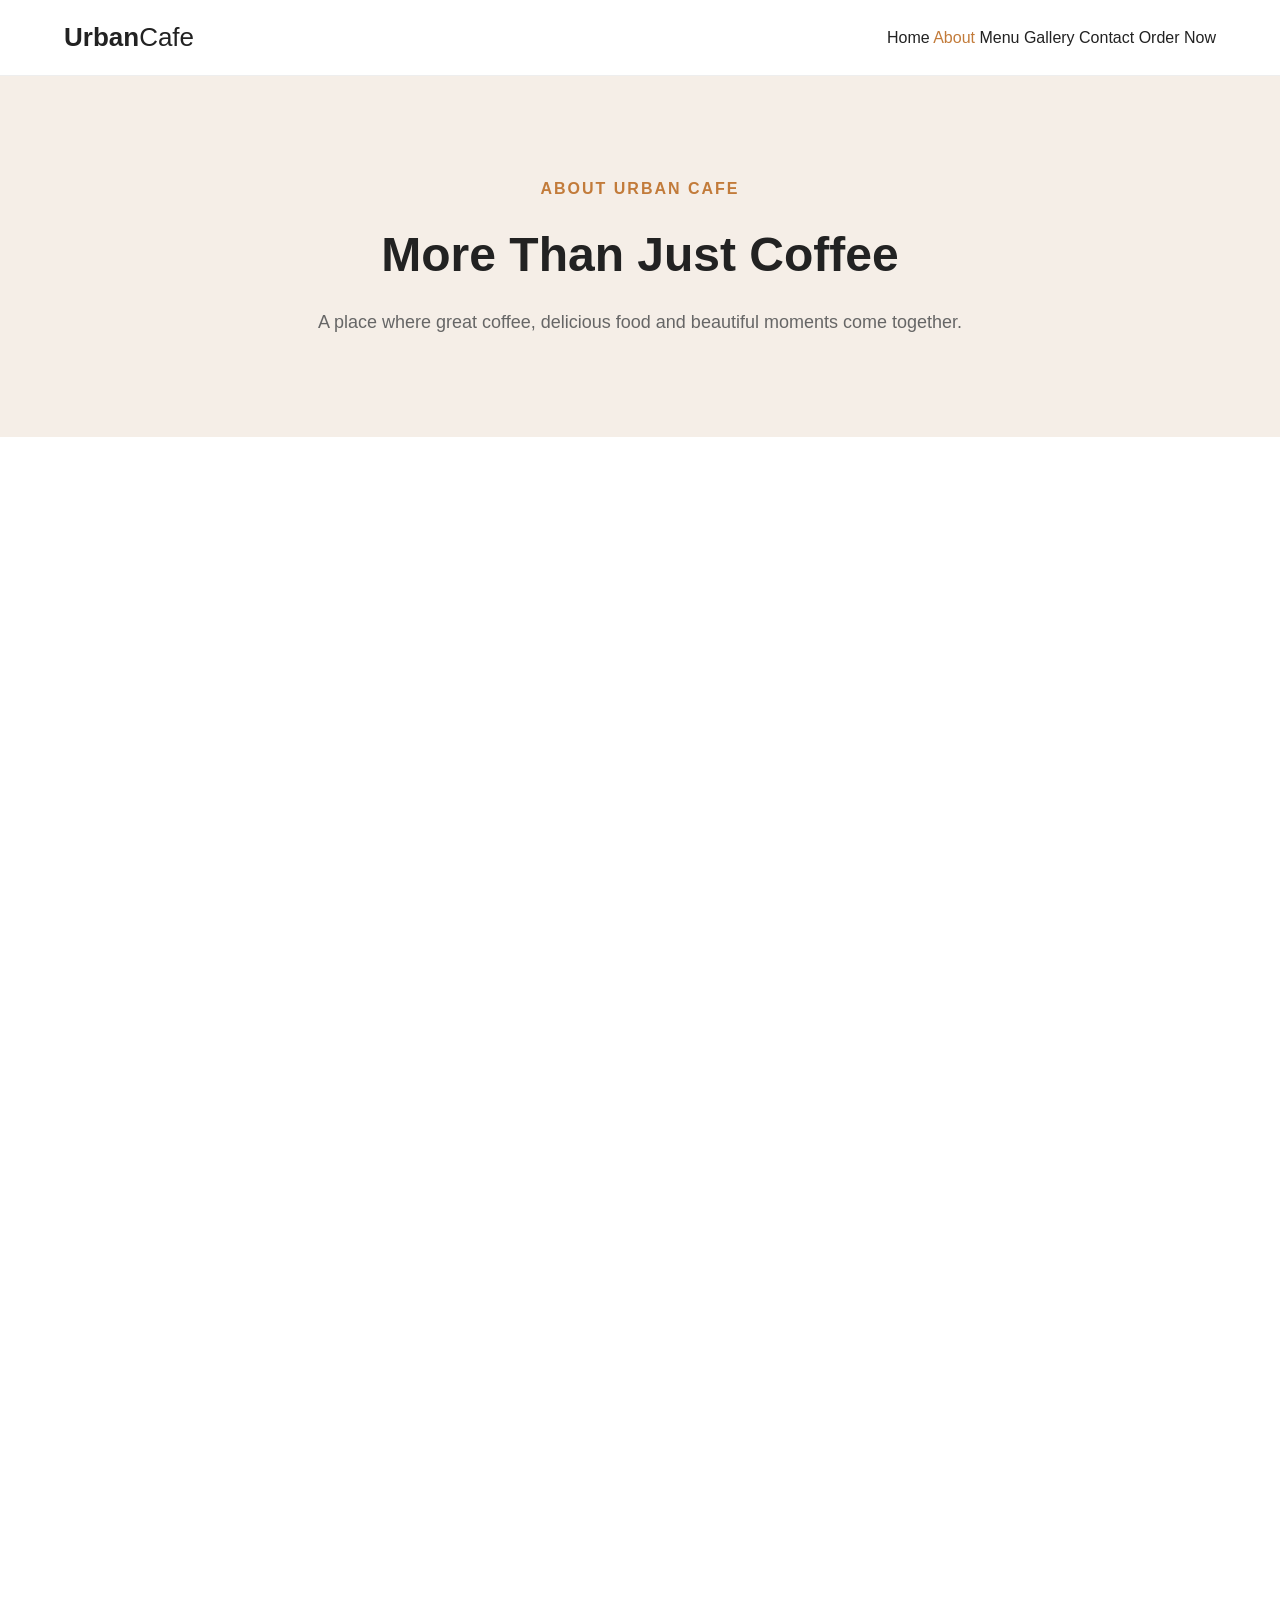
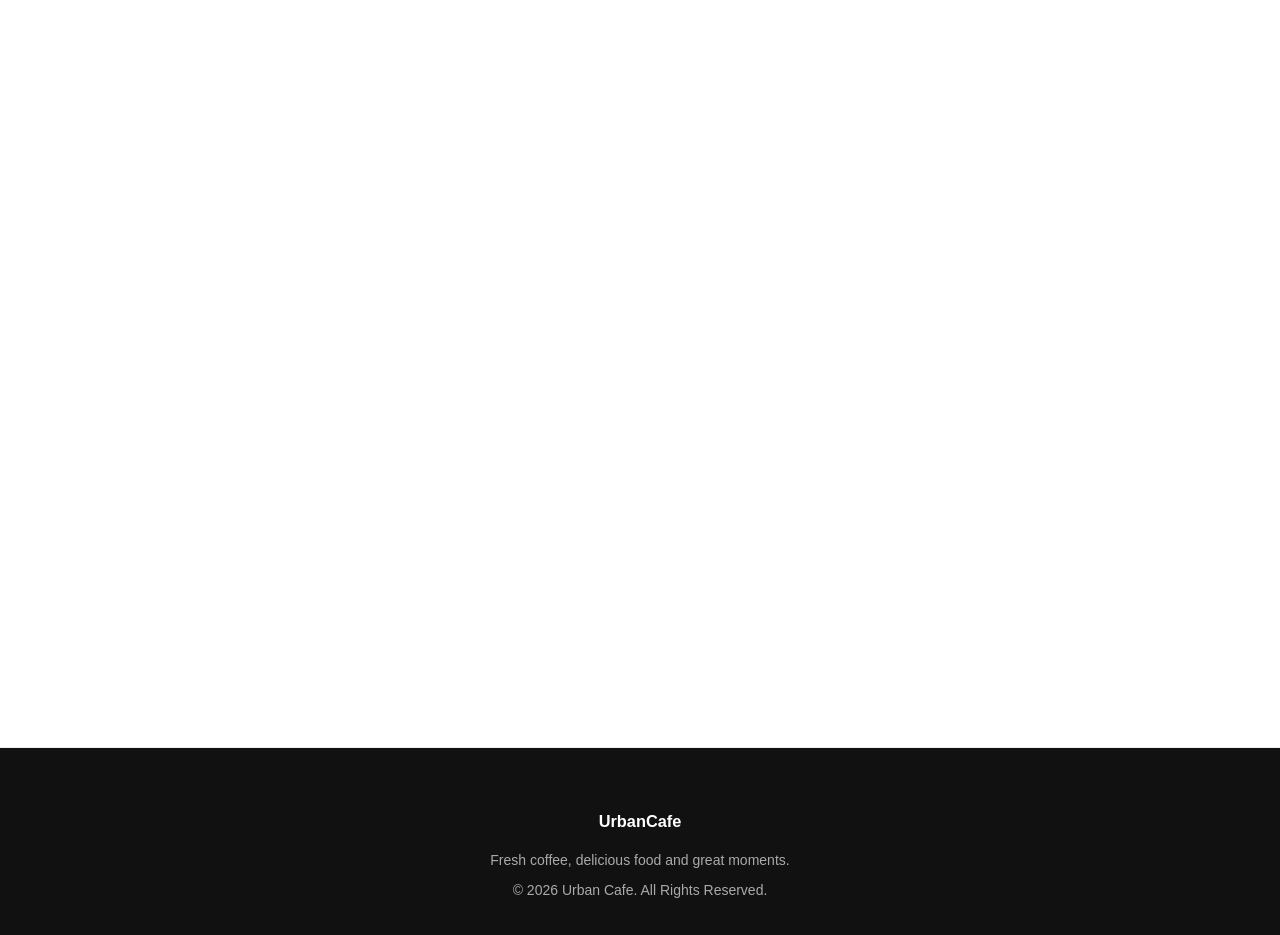
==== commit 0a105e39: "Add scroll animations and UI hover effects" ====
--- a/about.html
+++ b/about.html
@@ -9,6 +9,8 @@
 
     <meta name="description"
         content="Learn more about Urban Cafe, our story, our passion for fresh coffee and delicious food.">
+
+    <link rel="icon" type="image/png" href="Images/cafe-icon.png">
 
     <link rel="stylesheet" href="CSS/style.css">
 </head>
@@ -140,7 +142,7 @@
 
     <!-- MISSION -->
 
-    <section class="mission-section">
+    <section class="mission-section reveal">
 
         <div class="container mission-box">
 
@@ -165,7 +167,7 @@
 
     <!-- WHY CHOOSE US -->
 
-    <section class="why-section">
+    <section class="why-section reveal">
 
         <div class="container">
 
@@ -264,7 +266,7 @@
 
     <!-- CTA -->
 
-    <section class="cta-section">
+    <section class="cta-section reveal">
 
         <div class="container">
 
--- a/CSS/style.css
+++ b/CSS/style.css
@@ -119,7 +119,7 @@
             rgba(0, 0, 0, 0.45),
             rgba(0, 0, 0, 0.45)
         ),
-        url("../images/hero.jpg");
+        url("../Images/hero.jpg");
 
     background-size: cover;
     background-position: center;
@@ -1895,3 +1895,63 @@
     }
 
 }
+
+/* =========================
+   BACK TO TOP
+========================= */
+
+#back-to-top {
+    position: fixed;
+    right: 20px;
+    bottom: 20px;
+    width: 45px;
+    height: 45px;
+    border: none;
+    border-radius: 50%;
+    background: #6f4e37;
+    color: white;
+    font-size: 22px;
+    cursor: pointer;
+    display: none;
+    z-index: 999;
+    box-shadow: 0 5px 15px rgba(0, 0, 0, 0.2);
+}
+
+#back-to-top.show {
+    display: block;
+}
+
+#back-to-top:hover {
+    transform: translateY(-3px);
+}
+
+html {
+    scroll-behavior: smooth;
+}
+
+/* =========================
+   SCROLL REVEAL
+========================= */
+
+.reveal {
+    opacity: 0;
+    transform: translateY(30px);
+    transition: opacity 0.7s ease, transform 0.7s ease;
+}
+
+.reveal.active {
+    opacity: 1;
+    transform: translateY(0);
+}
+
+.btn,
+.order-btn,
+.add-to-cart {
+    transition: transform 0.25s ease, box-shadow 0.25s ease;
+}
+
+.btn:hover,
+.order-btn:hover,
+.add-to-cart:hover {
+    transform: translateY(-2px);
+}
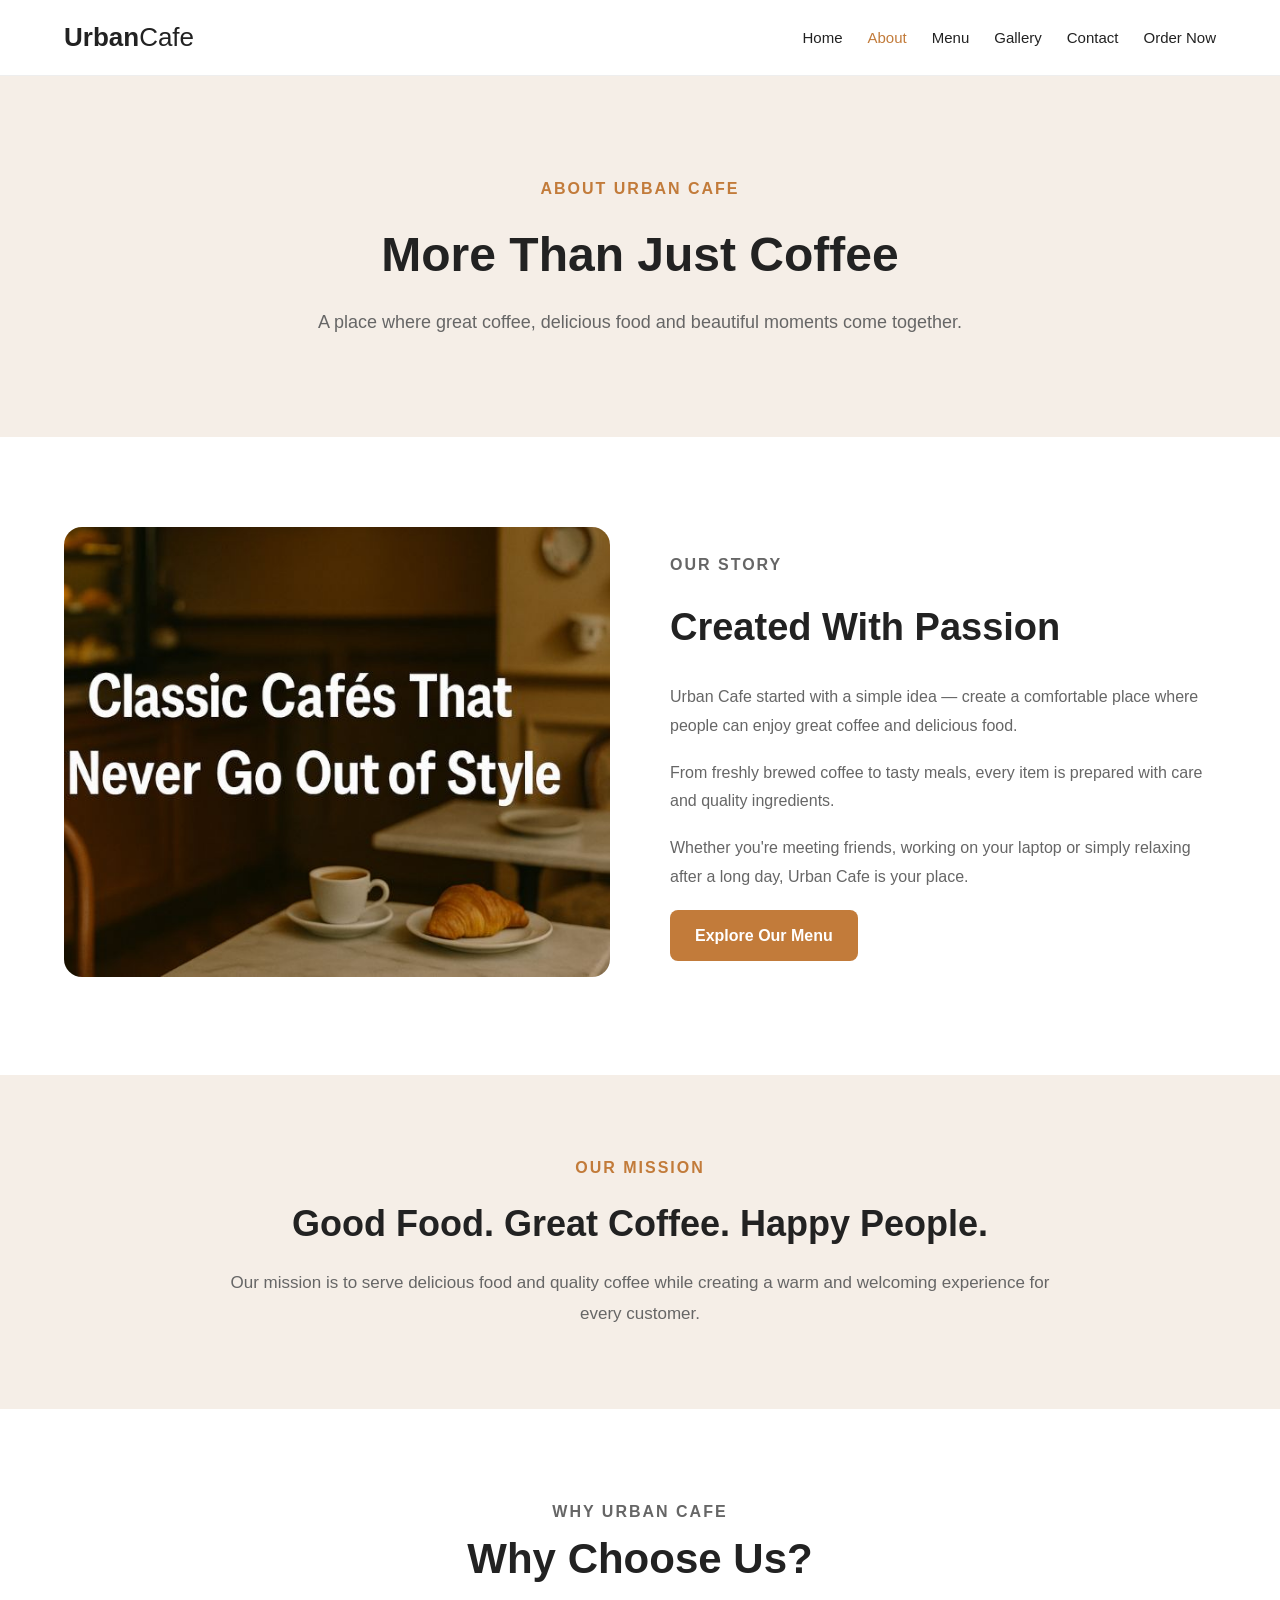
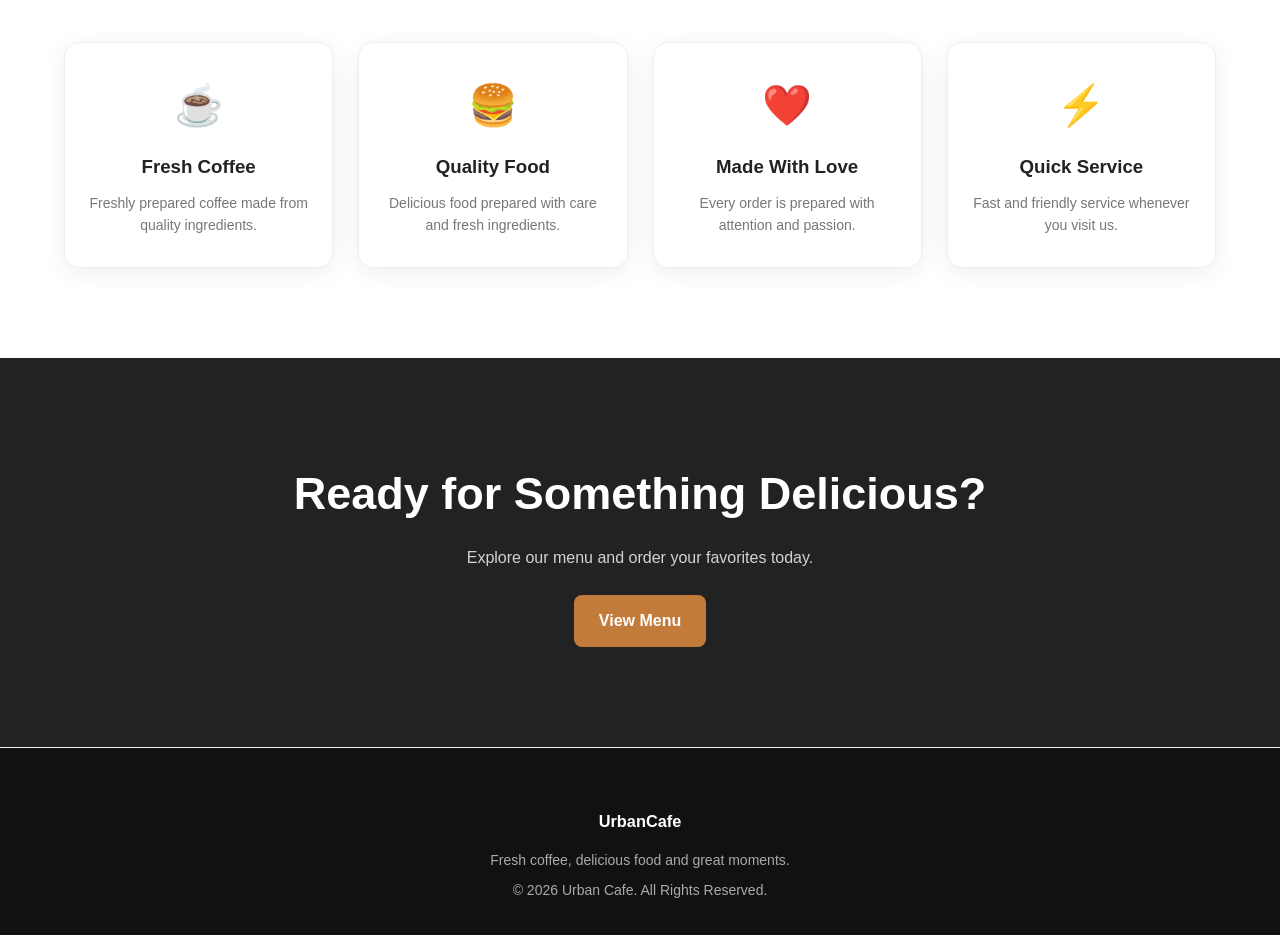
==== commit 2dda1e58: "Fix navigation and asset paths" ====
--- a/about.html
+++ b/about.html
@@ -31,7 +31,7 @@
     ☰
             </button>
 
-            <nav>
+            <nav class="nav" id="main-nav">
 
                 <a href="index.html">Home</a>
 
@@ -204,9 +204,9 @@
                 </div>
 
 
-                <div class="feature-card reveal">
-
-                    <div class="feature-icon">
+                <div class="feature-card">
+
+                    <div class="feature-icon"> 
                         🍔
                     </div>
 
@@ -222,7 +222,7 @@
                 </div>
 
 
-                <div class="feature-card reveal">
+                <div class="feature-card">
 
                     <div class="feature-icon">
                         ❤️
